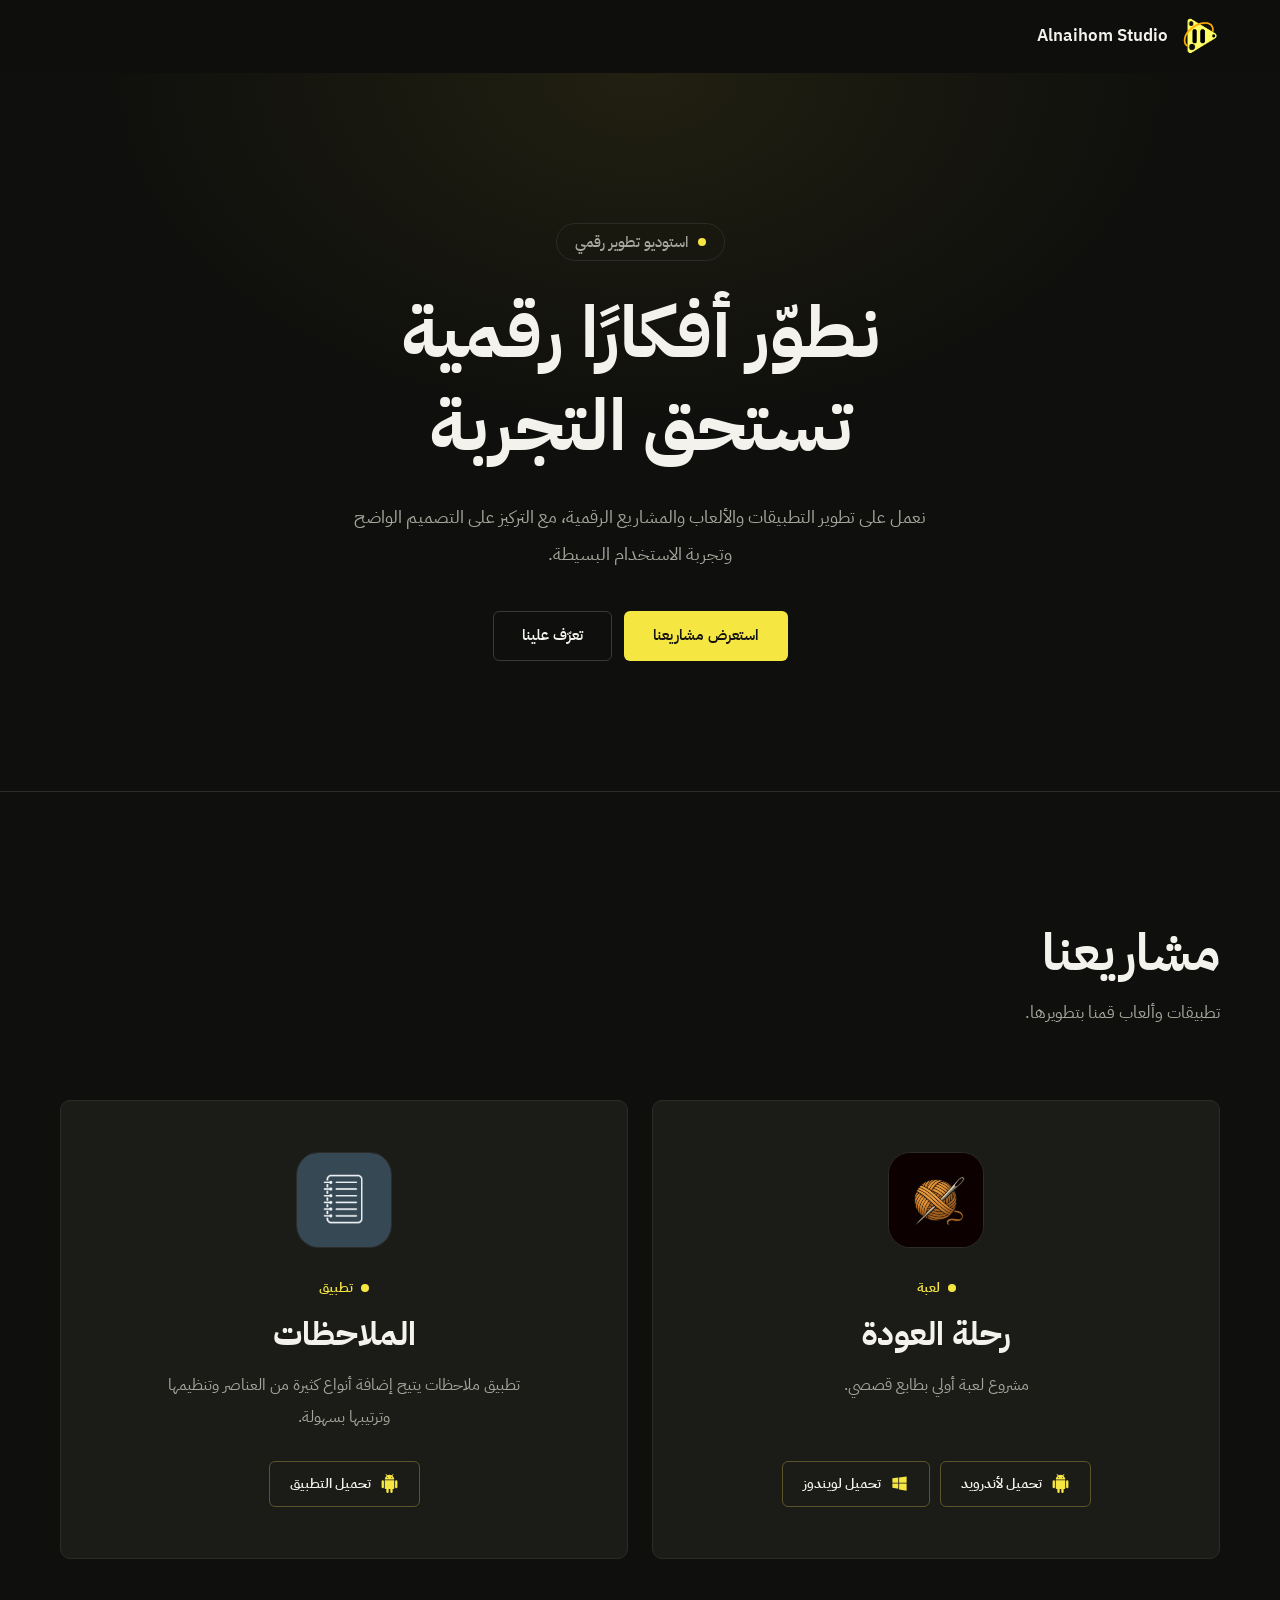
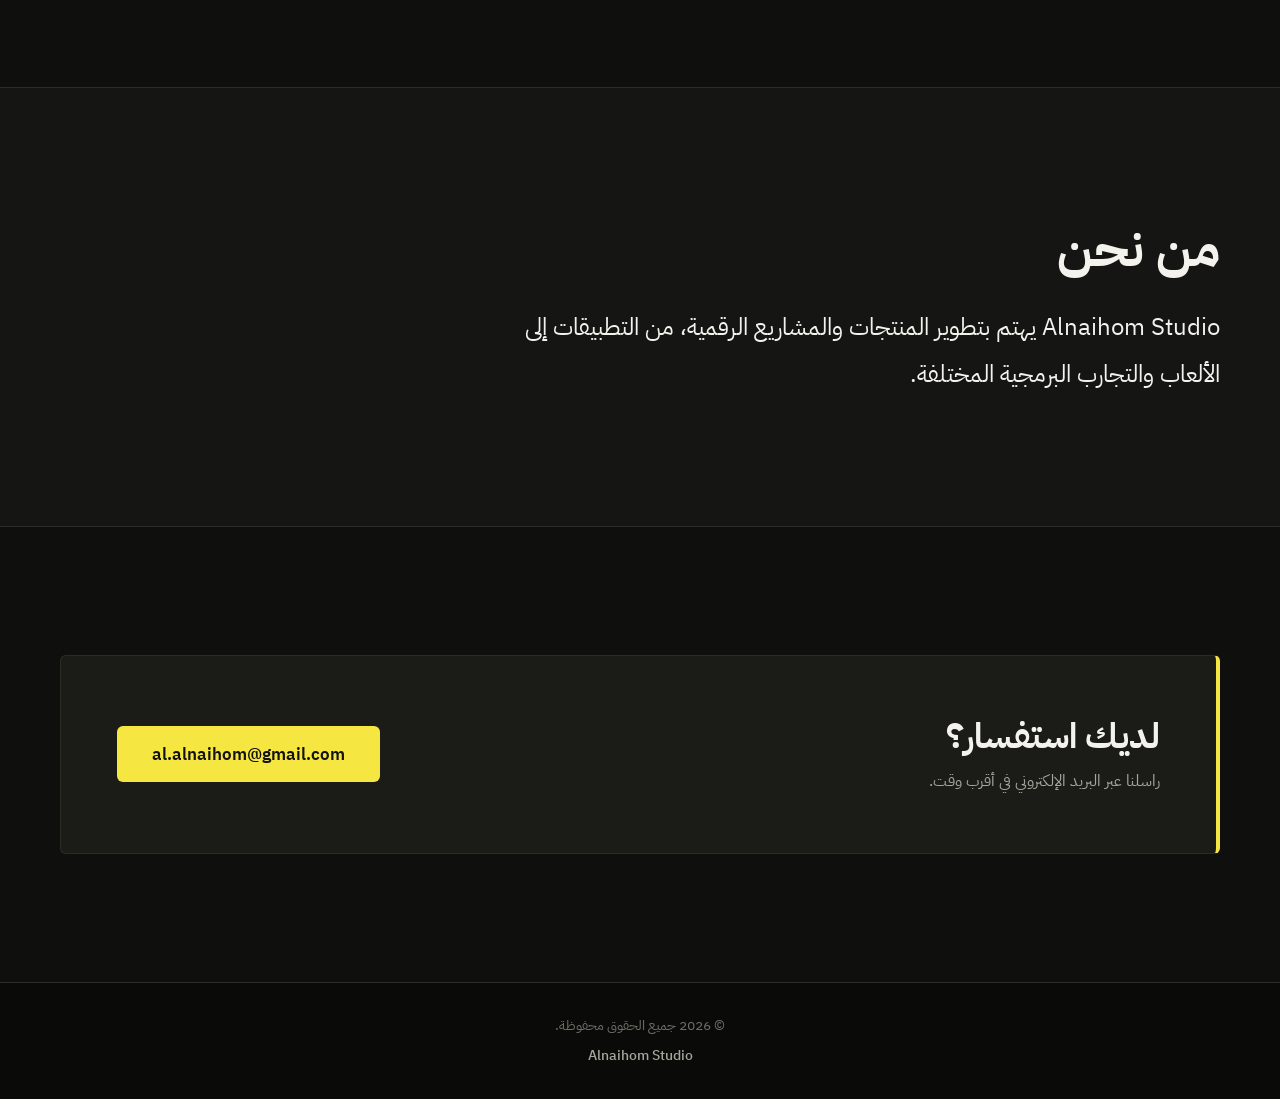
==== index.html @ c100478b "Update index.html" ====
<!DOCTYPE html>
<html lang="ar" dir="rtl">
<head>
    <meta charset="UTF-8">
    <meta name="viewport" content="width=device-width, initial-scale=1">
    <meta name="theme-color" content="#0f0f0d">

    <title>Alnaihom Studio | تطبيقات وألعاب ومشاريع رقمية</title>
    <meta name="description" content="Alnaihom Studio - استوديو لتطوير التطبيقات والألعاب والمشاريع الرقمية بتصميم واضح وتجربة استخدام بسيطة.">

    <meta property="og:type" content="website">
    <meta property="og:title" content="Alnaihom Studio">
    <meta property="og:description" content="تطبيقات وألعاب ومشاريع رقمية.">
    <meta property="og:locale" content="ar_AR">

    <link rel="icon" type="image/png" href="assets/logo.png">
    <link rel="apple-touch-icon" href="assets/logo.png">

    <link rel="preconnect" href="https://fonts.googleapis.com">
    <link rel="preconnect" href="https://fonts.gstatic.com" crossorigin>
    <link href="https://fonts.googleapis.com/css2?family=IBM+Plex+Sans+Arabic:wght@300;400;500;600;700&display=swap" rel="stylesheet">

    <link rel="stylesheet" href="css/style.css">
</head>

<body>

    <a class="skip-link" href="#main">تخطَّ إلى المحتوى</a>

    <!-- ===== الرأس ===== -->
    <header class="site-header" id="top">
        <div class="container header-inner">

            <a href="#home" class="brand" aria-label="Alnaihom Studio - الرئيسية">
                <span class="brand-mark" aria-hidden="true">
                    <img src="assets/logo.png" alt="" width="40" height="40">
                </span>
                <span class="brand-name">Alnaihom Studio</span>
            </a>

        </div>
    </header>


    <main id="main">

        <!-- ===== الرئيسية ===== -->
        <section class="hero" id="home">
            <div class="container hero-inner">

                <div class="hero-text">
                    <p class="hero-kicker">استوديو تطوير رقمي</p>

                    <h1>نطوّر أفكارًا رقمية تستحق التجربة</h1>

                    <p class="hero-lead">
                        نعمل على تطوير التطبيقات والألعاب والمشاريع الرقمية،
                        مع التركيز على التصميم الواضح وتجربة الاستخدام البسيطة.
                    </p>

                    <div class="hero-actions">
                        <a href="#projects" class="btn btn-primary">استعرض مشاريعنا</a>
                        <a href="#about" class="btn btn-ghost">تعرّف علينا</a>
                    </div>
                </div>

            </div>
        </section>


        <!-- ===== المشاريع ===== -->
        <section class="section" id="projects">
            <div class="container">

                <header class="section-head">
                    <h2>مشاريعنا</h2>
                    <p>تطبيقات وألعاب قمنا بتطويرها.</p>
                </header>

                <div class="projects">

                    <article class="project" id="return">
                        <div class="project-icon">
                            <img src="assets/return.png" alt="شعار رحلة العودة" width="96" height="96">
                        </div>

                        <div class="project-body">
                            <span class="tag">لعبة</span>
                            <h3>رحلة العودة</h3>
                            <p>
                                مشروع لعبة أولي بطابع قصصي.
                            </p>

                            <div class="downloads">
                                <!-- روابط التحميل المباشرة من GitHub Release: Return-v1.0 -->
                                <a class="btn-dl" href="https://github.com/Alnaihom/alnaihom-studio/releases/download/Return-v1.0/Return.apk" target="_blank" rel="noopener">
                                    <svg viewBox="0 0 24 24" width="19" height="19" aria-hidden="true"><path d="M6 18c0 .55.45 1 1 1h1v3.5a1.5 1.5 0 0 0 3 0V19h2v3.5a1.5 1.5 0 0 0 3 0V19h1c.55 0 1-.45 1-1V8H6v10zM3.5 8A1.5 1.5 0 0 0 2 9.5v7a1.5 1.5 0 0 0 3 0v-7A1.5 1.5 0 0 0 3.5 8zm17 0A1.5 1.5 0 0 0 19 9.5v7a1.5 1.5 0 0 0 3 0v-7A1.5 1.5 0 0 0 20.5 8zm-4.97-5.84 1.3-1.3a.5.5 0 0 0-.7-.7l-1.48 1.48A5.97 5.97 0 0 0 12 1c-.96 0-1.86.23-2.66.63L7.85.15a.5.5 0 0 0-.7.7l1.31 1.31A5.97 5.97 0 0 0 6 7h12c0-1.99-.97-3.75-2.47-4.84zM10 5H9V4h1v1zm5 0h-1V4h1v1z"/></svg>
                                    <span>تحميل لأندرويد</span>
                                </a>
                                <a class="btn-dl" href="https://github.com/Alnaihom/alnaihom-studio/releases/download/Return-v1.0/Return.exe" target="_blank" rel="noopener">
                                    <svg viewBox="0 0 24 24" width="19" height="19" aria-hidden="true"><path d="M3 5.5 10.5 4.4v6.6H3V5.5zM11.5 4.3 21 3v8h-9.5V4.3zM3 12h7.5v6.6L3 17.5V12zM11.5 12H21v9l-9.5-1.3V12z"/></svg>
                                    <span>تحميل لويندوز</span>
                                </a>
                            </div>
                        </div>
                    </article>


                    <article class="project" id="notes">
                        <div class="project-icon">
                            <img src="assets/note.png" alt="شعار الملاحظات" width="96" height="96">
                        </div>

                        <div class="project-body">
                            <span class="tag">تطبيق</span>
                            <h3>الملاحظات</h3>
                            <p>
                                تطبيق ملاحظات يتيح إضافة أنواع كثيرة من العناصر
                                وتنظيمها وترتيبها بسهولة.
                            </p>

                            <div class="downloads">
                                <!-- يفتح صفحة Release: Note-v1.0 ويظهر فيها ملف التطبيق. لجعله تحميلًا مباشرًا ضع رابط الملف الفعلي بدل الرابط -->
                                <a class="btn-dl" href="https://github.com/Alnaihom/alnaihom-studio/releases/tag/Note-v1.0" target="_blank" rel="noopener">
                                    <svg viewBox="0 0 24 24" width="19" height="19" aria-hidden="true"><path d="M6 18c0 .55.45 1 1 1h1v3.5a1.5 1.5 0 0 0 3 0V19h2v3.5a1.5 1.5 0 0 0 3 0V19h1c.55 0 1-.45 1-1V8H6v10zM3.5 8A1.5 1.5 0 0 0 2 9.5v7a1.5 1.5 0 0 0 3 0v-7A1.5 1.5 0 0 0 3.5 8zm17 0A1.5 1.5 0 0 0 19 9.5v7a1.5 1.5 0 0 0 3 0v-7A1.5 1.5 0 0 0 20.5 8zm-4.97-5.84 1.3-1.3a.5.5 0 0 0-.7-.7l-1.48 1.48A5.97 5.97 0 0 0 12 1c-.96 0-1.86.23-2.66.63L7.85.15a.5.5 0 0 0-.7.7l1.31 1.31A5.97 5.97 0 0 0 6 7h12c0-1.99-.97-3.75-2.47-4.84zM10 5H9V4h1v1zm5 0h-1V4h1v1z"/></svg>
                                    <span>تحميل التطبيق</span>
                                </a>
                            </div>
                        </div>
                    </article>

                    <!--
                        لإضافة مشروع جديد: انسخ أحد الـ article أعلاه والصقه هنا،
                        ثم غيّر: id، مسار الشعار، النوع، العنوان، الوصف.
                        (اختياري) أضف زر تنزيل داخل <div class="downloads"> في project-body
                        بنسخ أحد أزرار btn-dl أعلاه.
                    -->

                </div>

            </div>
        </section>


        <!-- ===== من نحن ===== -->
        <section class="section section-alt" id="about">
            <div class="container about-grid">

                <header class="section-head">
                    <h2>من نحن</h2>
                    <p class="about-lead">
                        Alnaihom Studio يهتم بتطوير المنتجات والمشاريع الرقمية،
                        من التطبيقات إلى الألعاب والتجارب البرمجية المختلفة.
                    </p>
                </header>

            </div>
        </section>


        <!-- ===== التواصل ===== -->
        <section class="section contact-section" id="contact">
            <div class="container">
                <div class="contact-box">
                    <div>
                        <h2>لديك استفسار؟</h2>
                        <p>راسلنا عبر البريد الإلكتروني في أقرب وقت.</p>
                    </div>

                    <a class="btn btn-primary btn-lg" href="mailto:al.alnaihom@gmail.com">
                        <span dir="ltr">al.alnaihom@gmail.com</span>
                    </a>
                </div>
            </div>
        </section>

    </main>


    <!-- ===== التذييل ===== -->
    <footer class="site-footer">
        <div class="container footer-inner">
            <p>
                © <span id="year">2026</span> جميع الحقوق محفوظة.
                <br>
                <span class="footer-brand">Alnaihom Studio</span>
            </p>
        </div>
    </footer>

    <script>
document.addEventListener("DOMContentLoaded", () => {

    /* السنة في التذييل */
    const year = document.getElementById("year");
    if (year) year.textContent = new Date().getFullYear();


    /* خط فاصل للرأس عند التمرير */
    const header = document.querySelector(".site-header");
    const onScroll = () => header.classList.toggle("is-scrolled", window.scrollY > 8);
    onScroll();
    window.addEventListener("scroll", onScroll, { passive: true });


    /* بدائل أنيقة إذا لم تُرفع الصور بعد */
    const markMissing = (img) => {
        const holder = img.closest(".project-icon, .brand-mark");
        if (holder) holder.classList.add("is-empty");
        img.remove();
    };

    document.querySelectorAll(".project-icon img, .brand-mark img").forEach((img) => {
        if (img.complete && img.naturalWidth === 0) markMissing(img);
        else img.addEventListener("error", () => markMissing(img), { once: true });
    });
});

</script>
</body>
</html>
---- css/style.css ----
/* =========================================================
   Alnaihom Studio
   ========================================================= */

:root {
    --ink: #0f0f0d;
    --ink-2: #151513;
    --surface: #1b1b18;
    --line: #2c2c27;
    --text: #f3f2ec;
    --muted: #a7a69d;
    --faint: #6f6e66;
    --yellow: #f5e642;
    --yellow-press: #e6d62a;
    --on-yellow: #121210;

    --font: "IBM Plex Sans Arabic", "Segoe UI", Tahoma, Arial, sans-serif;
    --container: 1160px;
    --radius: 6px;
    --header-h: 72px;
}

*, *::before, *::after { box-sizing: border-box; margin: 0; padding: 0; }

html {
    scroll-behavior: smooth;
    scroll-padding-top: calc(var(--header-h) + 8px);
    -webkit-text-size-adjust: 100%;
}

body {
    background: var(--ink);
    color: var(--text);
    font-family: var(--font);
    font-size: 16px;
    line-height: 1.85;
    overflow-x: hidden;
    -webkit-font-smoothing: antialiased;
}

img { display: block; max-width: 100%; }
a { color: inherit; text-decoration: none; }
ul { list-style: none; }
button { font: inherit; color: inherit; background: none; border: 0; cursor: pointer; }

:focus-visible {
    outline: 2px solid var(--yellow);
    outline-offset: 3px;
    border-radius: 2px;
}

.container {
    width: min(var(--container), calc(100% - 48px));
    margin-inline: auto;
}

.skip-link {
    position: absolute;
    inset-block-start: -60px;
    inset-inline-start: 16px;
    z-index: 100;
    padding: 8px 16px;
    background: var(--yellow);
    color: var(--on-yellow);
    font-weight: 600;
}
.skip-link:focus { inset-block-start: 12px; }


/* ================= الرأس ================= */

.site-header {
    position: sticky;
    top: 0;
    z-index: 50;
    background: rgba(15, 15, 13, .86);
    -webkit-backdrop-filter: blur(14px);
    backdrop-filter: blur(14px);
    border-bottom: 1px solid transparent;
    transition: border-color .25s;
}
.site-header.is-scrolled { border-bottom-color: var(--line); }

.header-inner {
    min-height: var(--header-h);
    display: flex;
    align-items: center;
    justify-content: space-between;
    gap: 24px;
}

.brand {
    display: inline-flex;
    align-items: center;
    gap: 12px;
    flex-shrink: 0;
}

.brand-mark {
    width: 40px;
    height: 40px;
    display: grid;
    place-items: center;
    border-radius: var(--radius);
    overflow: hidden;
}
.brand-mark img { width: 100%; height: 100%; object-fit: contain; }

/* إذا لم يوجد logo.png يُخفى مكانه */
.brand-mark.is-empty { display: none; }

.brand-name {
    font-size: 17px;
    font-weight: 600;
    white-space: nowrap;
    direction: ltr;
}

/* ================= الأزرار ================= */

.btn {
    min-height: 50px;
    padding: 0 28px;
    display: inline-flex;
    align-items: center;
    justify-content: center;
    border-radius: var(--radius);
    border: 1px solid transparent;
    font-size: 15px;
    font-weight: 600;
    transition: background .2s, border-color .2s, color .2s;
}
.btn-primary { background: var(--yellow); color: var(--on-yellow); }
.btn-primary:hover { background: var(--yellow-press); }
.btn-ghost { border-color: #3b3b35; color: var(--text); }
.btn-ghost:hover { border-color: var(--yellow); color: var(--yellow); }
.btn-lg { min-height: 56px; padding: 0 34px; font-size: 17px; }


/* ================= الرئيسية ================= */

.hero {
    padding: clamp(72px, 12vw, 150px) 0 clamp(72px, 11vw, 130px);
    border-bottom: 1px solid var(--line);
    background:
        radial-gradient(ellipse 60% 70% at 50% 0%, rgba(245, 230, 66, .08), transparent 70%),
        var(--ink);
}

.hero-inner { display: flex; justify-content: center; }
.hero-text {
    max-width: 860px;
    text-align: center;
}

.hero-kicker {
    display: inline-flex;
    align-items: center;
    gap: 10px;
    margin-bottom: 26px;
    padding: 6px 18px;
    border: 1px solid var(--line);
    border-radius: 999px;
    color: var(--muted);
    font-size: 15px;
    font-weight: 500;
    line-height: 1.6;
}
.hero-kicker::before {
    content: "";
    width: 8px;
    height: 8px;
    background: var(--yellow);
    border-radius: 50%;
}

.hero h1 {
    margin-bottom: 26px;
    font-size: clamp(2.4rem, 5.6vw, 4.5rem);
    font-weight: 700;
    line-height: 1.3;
    text-wrap: balance;
}

.hero-lead {
    max-width: 620px;
    margin: 0 auto 38px;
    color: var(--muted);
    font-size: clamp(1rem, 1.5vw, 1.15rem);
    line-height: 2;
}

.hero-actions { display: flex; flex-wrap: wrap; justify-content: center; gap: 12px; }

/* ================= الأقسام ================= */

.section {
    padding: clamp(72px, 10vw, 128px) 0;
    border-bottom: 1px solid var(--line);
}
.section-alt { background: var(--ink-2); }

.section-head h2 {
    font-size: clamp(2rem, 4.4vw, 3.2rem);
    font-weight: 700;
    line-height: 1.3;
}
.section-head > p {
    margin-top: 10px;
    color: var(--muted);
    font-size: 17px;
}

#projects .section-head { margin-bottom: clamp(40px, 6vw, 72px); }


/* ================= المشاريع ================= */

.projects {
    display: grid;
    grid-template-columns: repeat(2, minmax(0, 1fr));
    gap: 24px;
}

.project {
    display: flex;
    flex-direction: column;
    align-items: center;
    text-align: center;
    padding: clamp(32px, 4vw, 52px) clamp(24px, 3.5vw, 44px);
    background: var(--surface);
    border: 1px solid var(--line);
    border-radius: 10px;
    transition: border-color .25s, transform .25s;
}
.project:hover { border-color: #55512a; }

/* شعار المشروع بحجم أيقونة تطبيق */
.project-icon {
    width: 96px;
    height: 96px;
    margin-bottom: 30px;
    flex-shrink: 0;
    border-radius: 22px;
    background: var(--ink);
    border: 1px solid var(--line);
    overflow: hidden;
}
.project-icon img {
    width: 100%;
    height: 100%;
    object-fit: contain;
}
/* بديل مؤقت إذا لم يُرفع الشعار بعد */
.project-icon.is-empty {
    background:
        repeating-linear-gradient(135deg, transparent 0 9px, rgba(255,255,255,.04) 9px 10px),
        var(--ink);
}

.tag {
    display: inline-flex;
    align-items: center;
    gap: 8px;
    margin-bottom: 14px;
    color: var(--yellow);
    font-size: 14px;
    font-weight: 600;
    line-height: 1.4;
}
.tag::before {
    content: "";
    width: 8px;
    height: 8px;
    background: var(--yellow);
    border-radius: 50%;
}

.project-body {
    width: 100%;
    flex: 1;
    display: flex;
    flex-direction: column;
    align-items: center;
    text-align: center;
}

.project-body h3 {
    margin-bottom: 12px;
    font-size: clamp(1.6rem, 2.6vw, 2.1rem);
    font-weight: 700;
    line-height: 1.35;
}
.project-body p {
    max-width: 380px;
    margin-inline: auto;
    color: var(--muted);
    font-size: 16px;
    line-height: 2;
}

/* أزرار التنزيل */
.downloads {
    width: 100%;
    margin-top: auto;
    padding-top: 28px;
    display: flex;
    flex-wrap: wrap;
    justify-content: center;
    gap: 10px;
}
.btn-dl {
    min-height: 46px;
    padding: 0 20px;
    display: inline-flex;
    align-items: center;
    justify-content: center;
    gap: 9px;
    border: 1px solid #5a5528;
    border-radius: var(--radius);
    font-size: 14px;
    font-weight: 600;
    transition: background .2s, border-color .2s, color .2s;
}
.btn-dl svg { width: 19px; height: 19px; fill: var(--yellow); transition: fill .2s; }
.btn-dl:hover { background: var(--yellow); border-color: var(--yellow); color: var(--on-yellow); }
.btn-dl:hover svg { fill: var(--on-yellow); }

.project-link {
    display: inline-block;
    margin-top: 22px;
    padding-bottom: 3px;
    border-bottom: 2px solid var(--yellow);
    font-weight: 600;
}
.project-link:hover { color: var(--yellow); }


/* ================= من نحن ================= */

.about-lead {
    max-width: 760px;
    margin-top: 22px !important;
    color: var(--text) !important;
    font-size: clamp(1.15rem, 2vw, 1.5rem) !important;
    line-height: 1.95;
}

/* ================= التواصل ================= */

.contact-section { border-bottom: 0; }

.contact-box {
    display: flex;
    align-items: center;
    justify-content: space-between;
    gap: 32px;
    padding: clamp(28px, 5vw, 56px);
    background: var(--surface);
    border: 1px solid var(--line);
    border-inline-start: 4px solid var(--yellow);
    border-radius: var(--radius);
}
.contact-box h2 {
    font-size: clamp(1.5rem, 3vw, 2.2rem);
    font-weight: 700;
    line-height: 1.4;
}
.contact-box p { margin-top: 6px; color: var(--muted); }


/* ================= التذييل ================= */

.site-footer { background: #0a0a09; border-top: 1px solid var(--line); }
.footer-inner {
    padding: 30px 0;
    display: flex;
    flex-direction: column;
    align-items: center;
    text-align: center;
    gap: 0;
    color: var(--faint);
    font-size: 14px;
}
.footer-brand { display: inline-block; margin-top: 4px; color: var(--muted); font-weight: 500; }


/* ================= حركة الدخول (مرة واحدة) ================= */

@media (prefers-reduced-motion: no-preference) {
    .hero-text > * {
        animation: rise .7s cubic-bezier(.2, .7, .2, 1) both;
    }
    .hero-kicker { animation-delay: .05s; }
    .hero h1 { animation-delay: .12s; }
    .hero-lead { animation-delay: .2s; }
    .hero-actions { animation-delay: .28s; }

    @keyframes rise {
        from { opacity: 0; transform: translateY(18px); }
        to { opacity: 1; transform: none; }
    }
}
@media (prefers-reduced-motion: reduce) {
    html { scroll-behavior: auto; }
    * { transition: none !important; }
}


/* ================= الأجهزة اللوحية ================= */

@media (max-width: 960px) {
    .projects { grid-template-columns: 1fr; }
}


/* ================= الجوال ================= */

@media (max-width: 720px) {
    :root { --header-h: 64px; }

    .container { width: calc(100% - 36px); }

    .hero-actions .btn { flex: 1 1 calc(50% - 6px); padding: 0 12px; }

    .project-icon { width: 80px; height: 80px; border-radius: 18px; margin-bottom: 24px; }

    .contact-box { flex-direction: column; align-items: stretch; text-align: start; gap: 24px; }
    .contact-box .btn { width: 100%; font-size: 15px; }

}

@media (max-width: 380px) {
    .hero-actions .btn { flex-basis: 100%; }
    .btn-dl { flex: 1 1 100%; }
    .brand-name { font-size: 15px; }
}
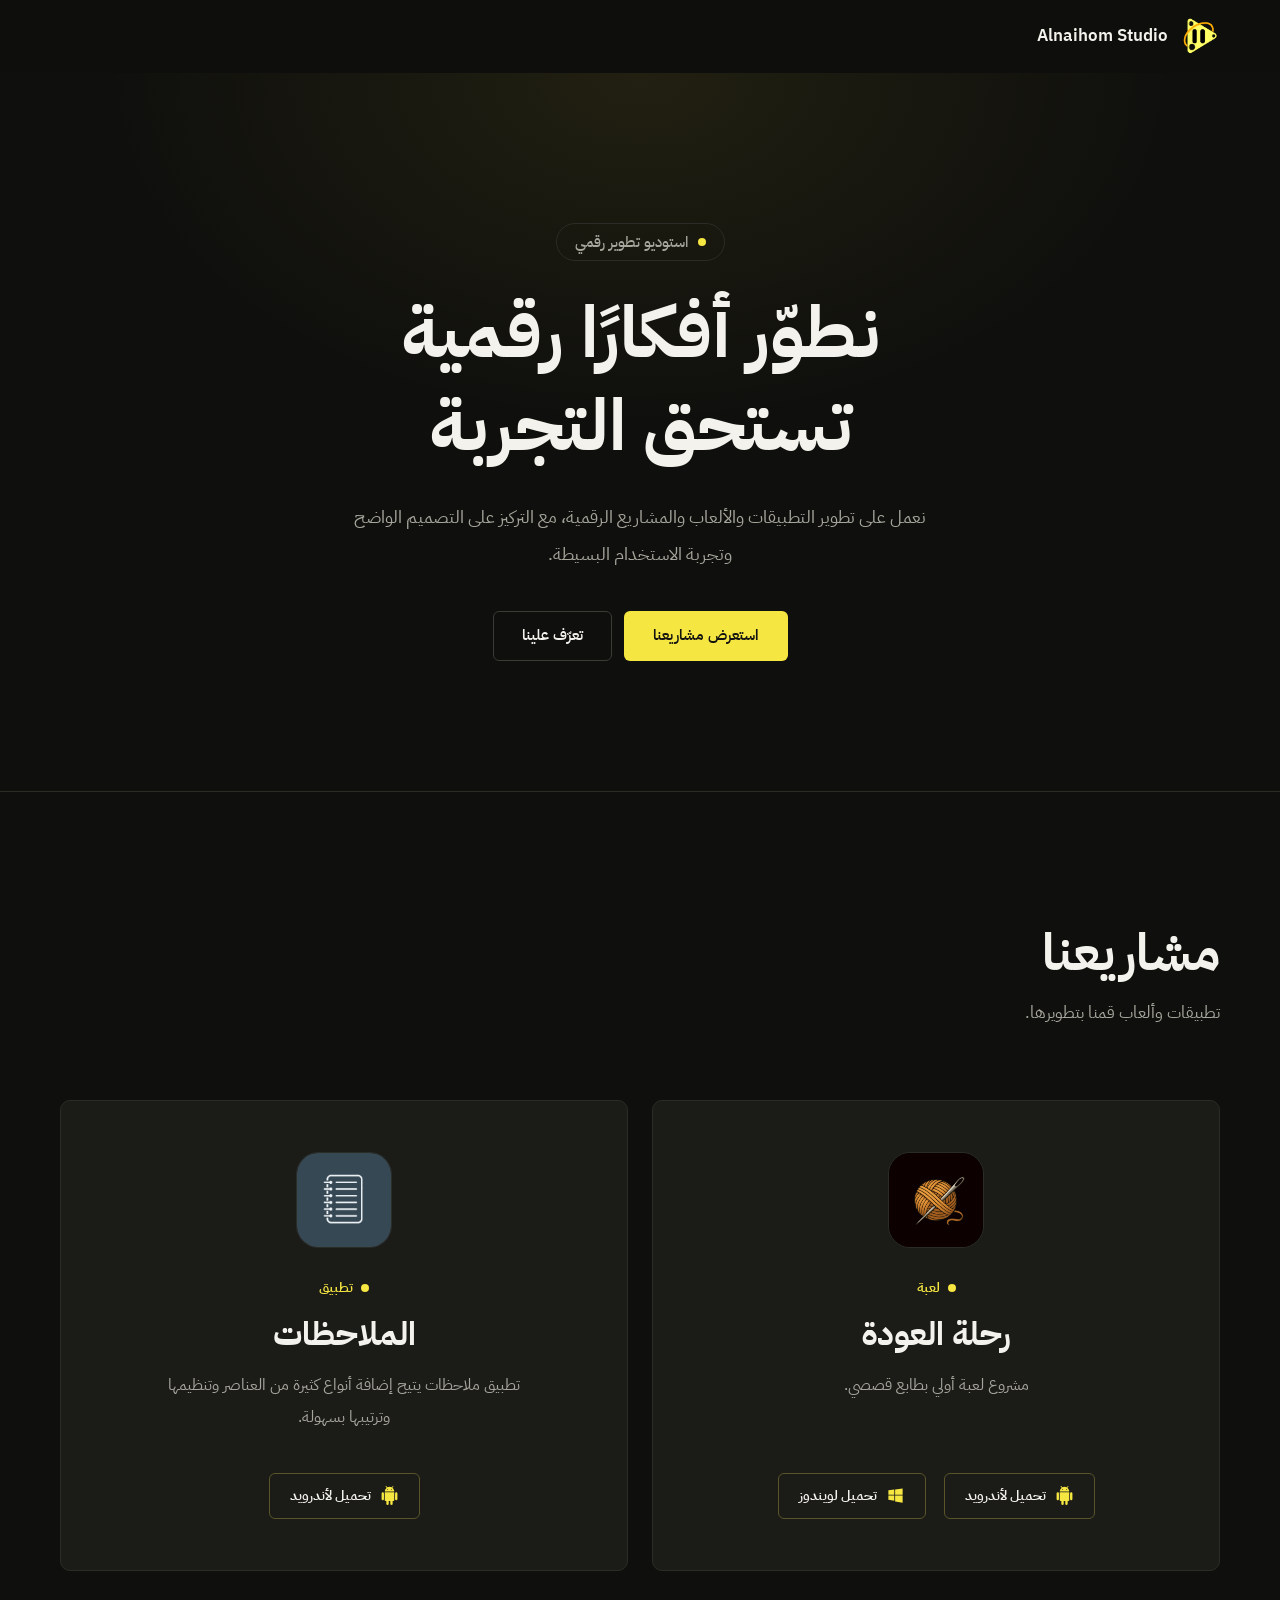
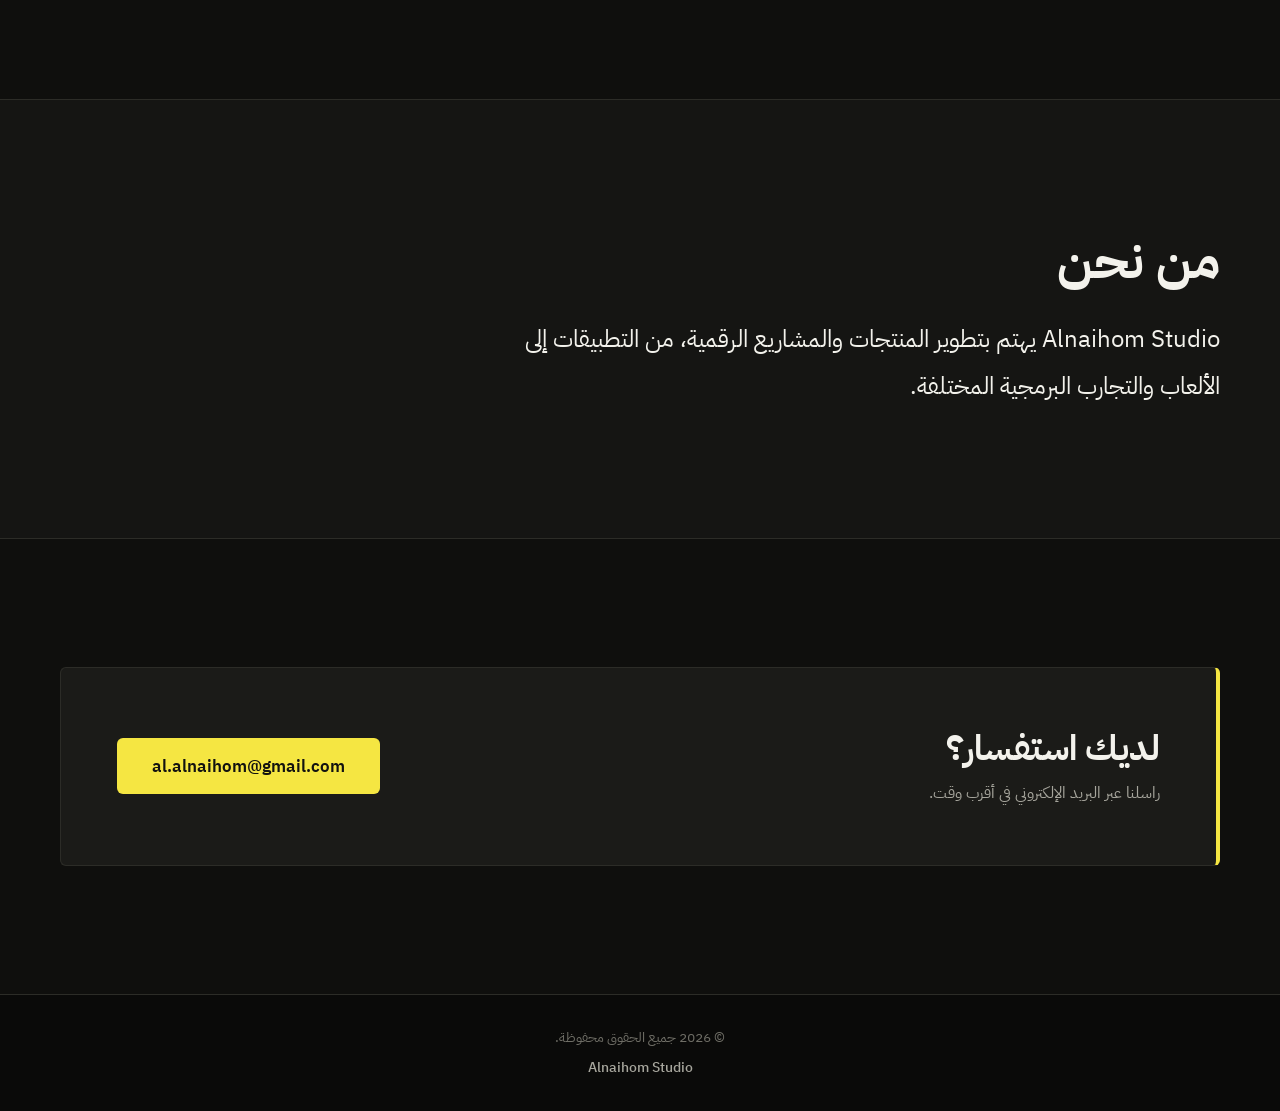
==== commit f4930d49: "Update index.html" ====
--- a/index.html
+++ b/index.html
@@ -121,9 +121,9 @@
 
                             <div class="downloads">
                                 <!-- يفتح صفحة Release: Note-v1.0 ويظهر فيها ملف التطبيق. لجعله تحميلًا مباشرًا ضع رابط الملف الفعلي بدل الرابط -->
-                                <a class="btn-dl" href="https://github.com/Alnaihom/alnaihom-studio/releases/tag/Note-v1.0" target="_blank" rel="noopener">
+                                <a class="btn-dl" href="https://github.com/Alnaihom/alnaihom-studio/releases/download/Note-v1.0/Notes.apk" rel="noopener">
                                     <svg viewBox="0 0 24 24" width="19" height="19" aria-hidden="true"><path d="M6 18c0 .55.45 1 1 1h1v3.5a1.5 1.5 0 0 0 3 0V19h2v3.5a1.5 1.5 0 0 0 3 0V19h1c.55 0 1-.45 1-1V8H6v10zM3.5 8A1.5 1.5 0 0 0 2 9.5v7a1.5 1.5 0 0 0 3 0v-7A1.5 1.5 0 0 0 3.5 8zm17 0A1.5 1.5 0 0 0 19 9.5v7a1.5 1.5 0 0 0 3 0v-7A1.5 1.5 0 0 0 20.5 8zm-4.97-5.84 1.3-1.3a.5.5 0 0 0-.7-.7l-1.48 1.48A5.97 5.97 0 0 0 12 1c-.96 0-1.86.23-2.66.63L7.85.15a.5.5 0 0 0-.7.7l1.31 1.31A5.97 5.97 0 0 0 6 7h12c0-1.99-.97-3.75-2.47-4.84zM10 5H9V4h1v1zm5 0h-1V4h1v1z"/></svg>
-                                    <span>تحميل التطبيق</span>
+                                    <span>تحميل لأندرويد</span>
                                 </a>
                             </div>
                         </div>
--- a/css/style.css
+++ b/css/style.css
@@ -303,11 +303,11 @@
 .downloads {
     width: 100%;
     margin-top: auto;
-    padding-top: 28px;
+    padding-top: 40px;
     display: flex;
     flex-wrap: wrap;
     justify-content: center;
-    gap: 10px;
+    gap: 14px 18px;
 }
 .btn-dl {
     min-height: 46px;
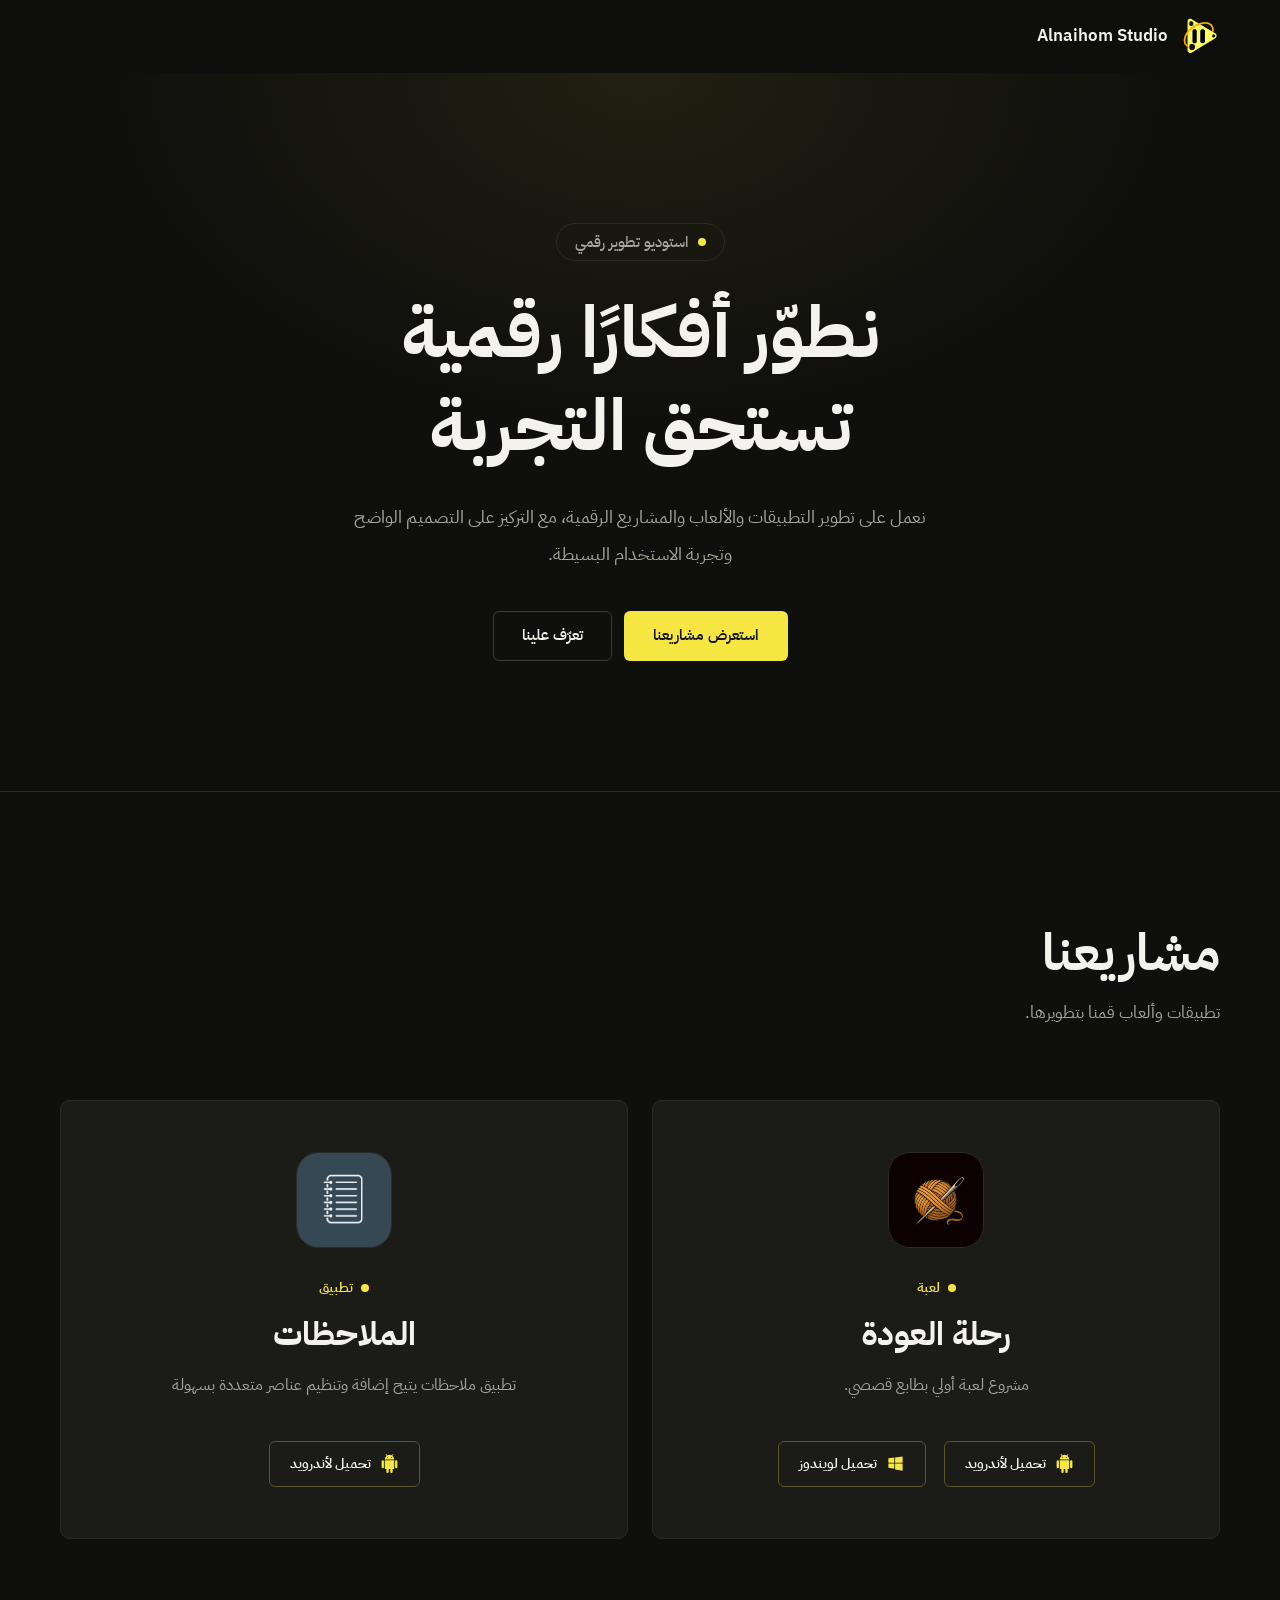
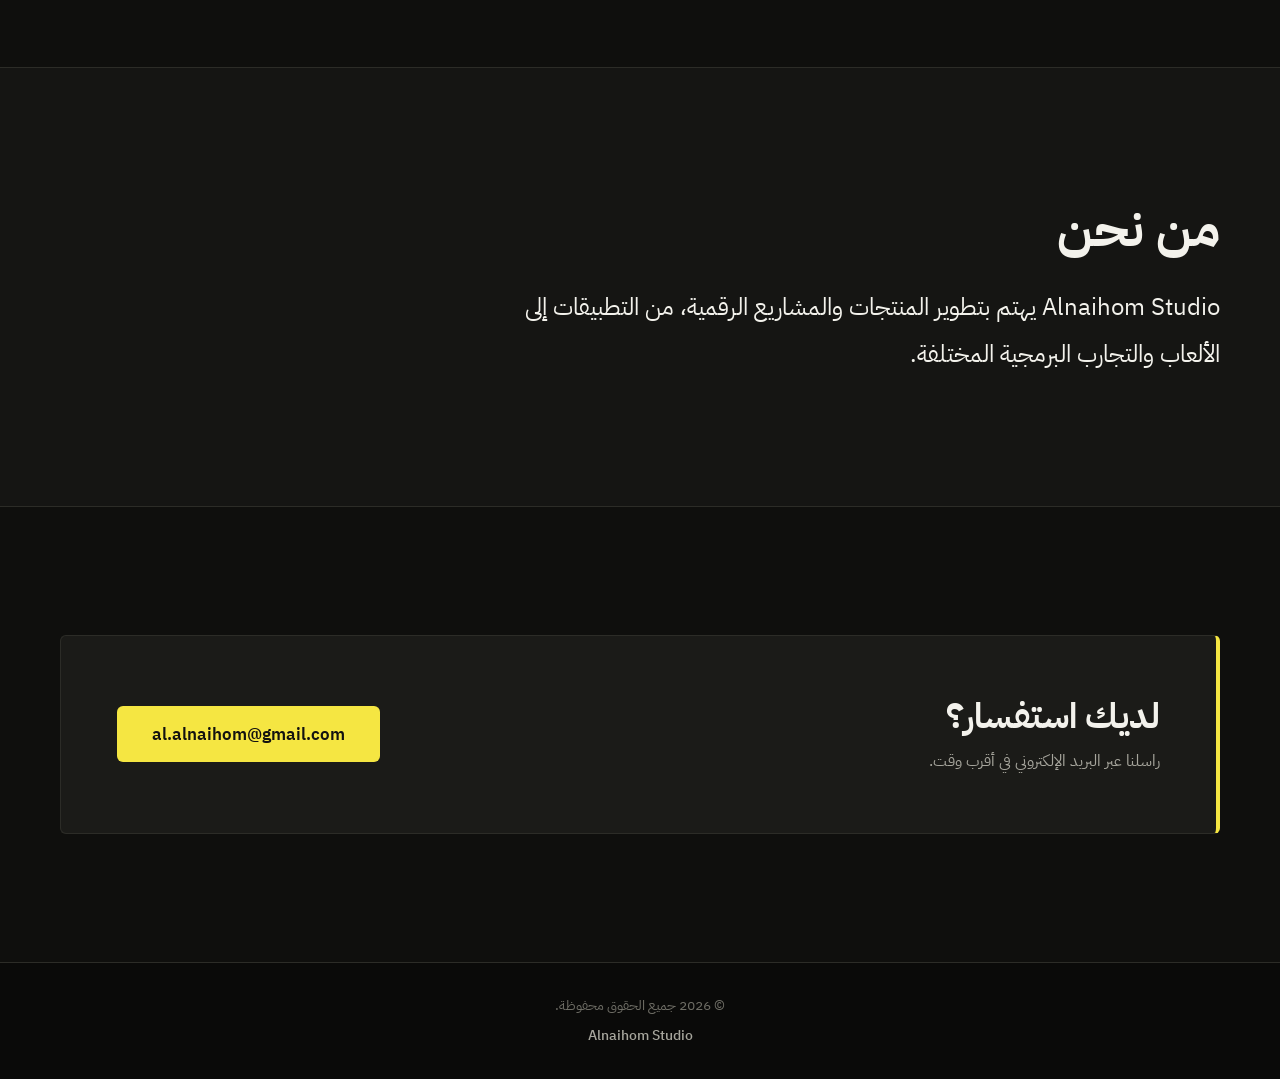
==== commit f0eed19b: "Update index.html" ====
--- a/index.html
+++ b/index.html
@@ -6,19 +6,33 @@
     <meta name="theme-color" content="#0f0f0d">
 
     <title>Alnaihom Studio | تطبيقات وألعاب ومشاريع رقمية</title>
-    <meta name="description" content="Alnaihom Studio - استوديو لتطوير التطبيقات والألعاب والمشاريع الرقمية بتصميم واضح وتجربة استخدام بسيطة.">
-
+
+    <meta
+        name="description"
+        content="Alnaihom Studio - استوديو لتطوير التطبيقات والألعاب والمشاريع الرقمية بتصميم واضح وتجربة استخدام بسيطة."
+    >
+    <!-- المشاركة (واتساب / تلغرام / فيسبوك / تويتر) -->
     <meta property="og:type" content="website">
+    <meta property="og:site_name" content="Alnaihom Studio">
     <meta property="og:title" content="Alnaihom Studio">
     <meta property="og:description" content="تطبيقات وألعاب ومشاريع رقمية.">
     <meta property="og:locale" content="ar_AR">
+    <meta property="og:url" content="https://alnaihom.github.io/alnaihom-studio/">
+    <meta property="og:image" content="https://alnaihom.github.io/alnaihom-studio/assets/shareinglogo.png">
+    <meta property="og:image:alt" content="شعار Alnaihom Studio">
+    <meta name="twitter:card" content="summary_large_image">
+    <meta name="twitter:image" content="https://alnaihom.github.io/alnaihom-studio/assets/shareinglogo.png">
 
     <link rel="icon" type="image/png" href="assets/logo.png">
     <link rel="apple-touch-icon" href="assets/logo.png">
 
     <link rel="preconnect" href="https://fonts.googleapis.com">
     <link rel="preconnect" href="https://fonts.gstatic.com" crossorigin>
-    <link href="https://fonts.googleapis.com/css2?family=IBM+Plex+Sans+Arabic:wght@300;400;500;600;700&display=swap" rel="stylesheet">
+
+    <link
+        href="https://fonts.googleapis.com/css2?family=IBM+Plex+Sans+Arabic:wght@300;400;500;600;700&display=swap"
+        rel="stylesheet"
+    >
 
     <link rel="stylesheet" href="css/style.css">
 </head>
@@ -31,11 +45,23 @@
     <header class="site-header" id="top">
         <div class="container header-inner">
 
-            <a href="#home" class="brand" aria-label="Alnaihom Studio - الرئيسية">
+            <a
+                href="#home"
+                class="brand"
+                aria-label="Alnaihom Studio - الرئيسية"
+            >
                 <span class="brand-mark" aria-hidden="true">
-                    <img src="assets/logo.png" alt="" width="40" height="40">
+                    <img
+                        src="assets/logo.png"
+                        alt=""
+                        width="40"
+                        height="40"
+                    >
                 </span>
-                <span class="brand-name">Alnaihom Studio</span>
+
+                <span class="brand-name">
+                    Alnaihom Studio
+                </span>
             </a>
 
         </div>
@@ -49,9 +75,14 @@
             <div class="container hero-inner">
 
                 <div class="hero-text">
-                    <p class="hero-kicker">استوديو تطوير رقمي</p>
-
-                    <h1>نطوّر أفكارًا رقمية تستحق التجربة</h1>
+
+                    <p class="hero-kicker">
+                        استوديو تطوير رقمي
+                    </p>
+
+                    <h1>
+                        نطوّر أفكارًا رقمية تستحق التجربة
+                    </h1>
 
                     <p class="hero-lead">
                         نعمل على تطوير التطبيقات والألعاب والمشاريع الرقمية،
@@ -59,9 +90,23 @@
                     </p>
 
                     <div class="hero-actions">
-                        <a href="#projects" class="btn btn-primary">استعرض مشاريعنا</a>
-                        <a href="#about" class="btn btn-ghost">تعرّف علينا</a>
+
+                        <a
+                            href="#projects"
+                            class="btn btn-primary"
+                        >
+                            استعرض مشاريعنا
+                        </a>
+
+                        <a
+                            href="#about"
+                            class="btn btn-ghost"
+                        >
+                            تعرّف علينا
+                        </a>
+
                     </div>
+
                 </div>
 
             </div>
@@ -73,68 +118,166 @@
             <div class="container">
 
                 <header class="section-head">
-                    <h2>مشاريعنا</h2>
-                    <p>تطبيقات وألعاب قمنا بتطويرها.</p>
+
+                    <h2>
+                        مشاريعنا
+                    </h2>
+
+                    <p>
+                        تطبيقات وألعاب قمنا بتطويرها.
+                    </p>
+
                 </header>
 
+
                 <div class="projects">
 
-                    <article class="project" id="return">
+                    <!-- ===== رحلة العودة ===== -->
+                    <article
+                        class="project"
+                        id="return"
+                    >
+
                         <div class="project-icon">
-                            <img src="assets/return.png" alt="شعار رحلة العودة" width="96" height="96">
+
+                            <img
+                                src="assets/return.png"
+                                alt="شعار رحلة العودة"
+                                width="96"
+                                height="96"
+                            >
+
                         </div>
 
+
                         <div class="project-body">
-                            <span class="tag">لعبة</span>
-                            <h3>رحلة العودة</h3>
+
+                            <span class="tag">
+                                لعبة
+                            </span>
+
+                            <h3>
+                                رحلة العودة
+                            </h3>
+
                             <p>
                                 مشروع لعبة أولي بطابع قصصي.
                             </p>
 
+
                             <div class="downloads">
-                                <!-- روابط التحميل المباشرة من GitHub Release: Return-v1.0 -->
-                                <a class="btn-dl" href="https://github.com/Alnaihom/alnaihom-studio/releases/download/Return-v1.0/Return.apk" target="_blank" rel="noopener">
-                                    <svg viewBox="0 0 24 24" width="19" height="19" aria-hidden="true"><path d="M6 18c0 .55.45 1 1 1h1v3.5a1.5 1.5 0 0 0 3 0V19h2v3.5a1.5 1.5 0 0 0 3 0V19h1c.55 0 1-.45 1-1V8H6v10zM3.5 8A1.5 1.5 0 0 0 2 9.5v7a1.5 1.5 0 0 0 3 0v-7A1.5 1.5 0 0 0 3.5 8zm17 0A1.5 1.5 0 0 0 19 9.5v7a1.5 1.5 0 0 0 3 0v-7A1.5 1.5 0 0 0 20.5 8zm-4.97-5.84 1.3-1.3a.5.5 0 0 0-.7-.7l-1.48 1.48A5.97 5.97 0 0 0 12 1c-.96 0-1.86.23-2.66.63L7.85.15a.5.5 0 0 0-.7.7l1.31 1.31A5.97 5.97 0 0 0 6 7h12c0-1.99-.97-3.75-2.47-4.84zM10 5H9V4h1v1zm5 0h-1V4h1v1z"/></svg>
-                                    <span>تحميل لأندرويد</span>
+
+                                <!-- Android -->
+                                <a
+                                    class="btn-dl"
+                                    href="https://github.com/Alnaihom/alnaihom-studio/releases/download/Return-v1.0/Return.apk"
+                                >
+
+                                    <svg
+                                        viewBox="0 0 24 24"
+                                        width="19"
+                                        height="19"
+                                        aria-hidden="true"
+                                    >
+                                        <path d="M6 18c0 .55.45 1 1 1h1v3.5a1.5 1.5 0 0 0 3 0V19h2v3.5a1.5 1.5 0 0 0 3 0V19h1c.55 0 1-.45 1-1V8H6v10zM3.5 8A1.5 1.5 0 0 0 2 9.5v7a1.5 1.5 0 0 0 3 0v-7A1.5 1.5 0 0 0 3.5 8zm17 0A1.5 1.5 0 0 0 19 9.5v7a1.5 1.5 0 0 0 3 0v-7A1.5 1.5 0 0 0 20.5 8zm-4.97-5.84 1.3-1.3a.5.5 0 0 0-.7-.7l-1.48 1.48A5.97 5.97 0 0 0 12 1c-.96 0-1.86.23-2.66.63L7.85.15a.5.5 0 0 0-.7.7l1.31 1.31A5.97 5.97 0 0 0 6 7h12c0-1.99-.97-3.75-2.47-4.84zM10 5H9V4h1v1zm5 0h-1V4h1v1z"/>
+                                    </svg>
+
+                                    <span>
+                                        تحميل لأندرويد
+                                    </span>
+
                                 </a>
-                                <a class="btn-dl" href="https://github.com/Alnaihom/alnaihom-studio/releases/download/Return-v1.0/Return.exe" target="_blank" rel="noopener">
-                                    <svg viewBox="0 0 24 24" width="19" height="19" aria-hidden="true"><path d="M3 5.5 10.5 4.4v6.6H3V5.5zM11.5 4.3 21 3v8h-9.5V4.3zM3 12h7.5v6.6L3 17.5V12zM11.5 12H21v9l-9.5-1.3V12z"/></svg>
-                                    <span>تحميل لويندوز</span>
+
+
+                                <!-- Windows -->
+                                <a
+                                    class="btn-dl"
+                                    href="https://github.com/Alnaihom/alnaihom-studio/releases/download/Return-v1.0/Return.exe"
+                                >
+
+                                    <svg
+                                        viewBox="0 0 24 24"
+                                        width="19"
+                                        height="19"
+                                        aria-hidden="true"
+                                    >
+                                        <path d="M3 5.5 10.5 4.4v6.6H3V5.5zM11.5 4.3 21 3v8h-9.5V4.3zM3 12h7.5v6.6L3 17.5V12zM11.5 12H21v9l-9.5-1.3V12z"/>
+                                    </svg>
+
+                                    <span>
+                                        تحميل لويندوز
+                                    </span>
+
                                 </a>
+
                             </div>
+
                         </div>
+
                     </article>
 
 
-                    <article class="project" id="notes">
+                    <!-- ===== الملاحظات ===== -->
+                    <article
+                        class="project"
+                        id="notes"
+                    >
+
                         <div class="project-icon">
-                            <img src="assets/note.png" alt="شعار الملاحظات" width="96" height="96">
+
+                            <img
+                                src="assets/note.png"
+                                alt="شعار الملاحظات"
+                                width="96"
+                                height="96"
+                            >
+
                         </div>
 
+
                         <div class="project-body">
-                            <span class="tag">تطبيق</span>
-                            <h3>الملاحظات</h3>
+
+                            <span class="tag">
+                                تطبيق
+                            </span>
+
+                            <h3>
+                                الملاحظات
+                            </h3>
+
                             <p>
-                                تطبيق ملاحظات يتيح إضافة أنواع كثيرة من العناصر
-                                وتنظيمها وترتيبها بسهولة.
+                               تطبيق ملاحظات يتيح إضافة وتنظيم عناصر متعددة بسهولة
                             </p>
 
+
                             <div class="downloads">
-                                <!-- يفتح صفحة Release: Note-v1.0 ويظهر فيها ملف التطبيق. لجعله تحميلًا مباشرًا ضع رابط الملف الفعلي بدل الرابط -->
-                                <a class="btn-dl" href="https://github.com/Alnaihom/alnaihom-studio/releases/download/Note-v1.0/Notes.apk" rel="noopener">
-                                    <svg viewBox="0 0 24 24" width="19" height="19" aria-hidden="true"><path d="M6 18c0 .55.45 1 1 1h1v3.5a1.5 1.5 0 0 0 3 0V19h2v3.5a1.5 1.5 0 0 0 3 0V19h1c.55 0 1-.45 1-1V8H6v10zM3.5 8A1.5 1.5 0 0 0 2 9.5v7a1.5 1.5 0 0 0 3 0v-7A1.5 1.5 0 0 0 3.5 8zm17 0A1.5 1.5 0 0 0 19 9.5v7a1.5 1.5 0 0 0 3 0v-7A1.5 1.5 0 0 0 20.5 8zm-4.97-5.84 1.3-1.3a.5.5 0 0 0-.7-.7l-1.48 1.48A5.97 5.97 0 0 0 12 1c-.96 0-1.86.23-2.66.63L7.85.15a.5.5 0 0 0-.7.7l1.31 1.31A5.97 5.97 0 0 0 6 7h12c0-1.99-.97-3.75-2.47-4.84zM10 5H9V4h1v1zm5 0h-1V4h1v1z"/></svg>
-                                    <span>تحميل لأندرويد</span>
+
+                                <!-- Android -->
+                                <a
+                                    class="btn-dl"
+                                    href="https://github.com/Alnaihom/alnaihom-studio/releases/download/Note-v1.0/Notes.apk"
+                                >
+
+                                    <svg
+                                        viewBox="0 0 24 24"
+                                        width="19"
+                                        height="19"
+                                        aria-hidden="true"
+                                    >
+                                        <path d="M6 18c0 .55.45 1 1 1h1v3.5a1.5 1.5 0 0 0 3 0V19h2v3.5a1.5 1.5 0 0 0 3 0V19h1c.55 0 1-.45 1-1V8H6v10zM3.5 8A1.5 1.5 0 0 0 2 9.5v7a1.5 1.5 0 0 0 3 0v-7A1.5 1.5 0 0 0 3.5 8zm17 0A1.5 1.5 0 0 0 19 9.5v7a1.5 1.5 0 0 0 3 0v-7A1.5 1.5 0 0 0 20.5 8zm-4.97-5.84 1.3-1.3a.5.5 0 0 0-.7-.7l-1.48 1.48A5.97 5.97 0 0 0 12 1c-.96 0-1.86.23-2.66.63L7.85.15a.5.5 0 0 0-.7.7l1.31 1.31A5.97 5.97 0 0 0 6 7h12c0-1.99-.97-3.75-2.47-4.84zM10 5H9V4h1v1zm5 0h-1V4h1v1z"/>
+                                    </svg>
+
+                                    <span>
+                                        تحميل لأندرويد
+                                    </span>
+
                                 </a>
+
                             </div>
+
                         </div>
+
                     </article>
-
-                    <!--
-                        لإضافة مشروع جديد: انسخ أحد الـ article أعلاه والصقه هنا،
-                        ثم غيّر: id، مسار الشعار، النوع، العنوان، الوصف.
-                        (اختياري) أضف زر تنزيل داخل <div class="downloads"> في project-body
-                        بنسخ أحد أزرار btn-dl أعلاه.
-                    -->
 
                 </div>
 
@@ -143,35 +286,69 @@
 
 
         <!-- ===== من نحن ===== -->
-        <section class="section section-alt" id="about">
+        <section
+            class="section section-alt"
+            id="about"
+        >
+
             <div class="container about-grid">
 
                 <header class="section-head">
-                    <h2>من نحن</h2>
+
+                    <h2>
+                        من نحن
+                    </h2>
+
                     <p class="about-lead">
                         Alnaihom Studio يهتم بتطوير المنتجات والمشاريع الرقمية،
                         من التطبيقات إلى الألعاب والتجارب البرمجية المختلفة.
                     </p>
+
                 </header>
 
             </div>
+
         </section>
 
 
         <!-- ===== التواصل ===== -->
-        <section class="section contact-section" id="contact">
+        <section
+            class="section contact-section"
+            id="contact"
+        >
+
             <div class="container">
+
                 <div class="contact-box">
+
                     <div>
-                        <h2>لديك استفسار؟</h2>
-                        <p>راسلنا عبر البريد الإلكتروني في أقرب وقت.</p>
+
+                        <h2>
+                            لديك استفسار؟
+                        </h2>
+
+                        <p>
+                            راسلنا عبر البريد الإلكتروني في أقرب وقت.
+                        </p>
+
                     </div>
 
-                    <a class="btn btn-primary btn-lg" href="mailto:al.alnaihom@gmail.com">
-                        <span dir="ltr">al.alnaihom@gmail.com</span>
+
+                    <a
+                        class="btn btn-primary btn-lg"
+                        href="mailto:al.alnaihom@gmail.com"
+                    >
+
+                        <span dir="ltr">
+                            al.alnaihom@gmail.com
+                        </span>
+
                     </a>
+
                 </div>
+
             </div>
+
         </section>
 
     </main>
@@ -179,43 +356,30 @@
 
     <!-- ===== التذييل ===== -->
     <footer class="site-footer">
+
         <div class="container footer-inner">
+
             <p>
-                © <span id="year">2026</span> جميع الحقوق محفوظة.
+
+                ©
+                <span id="year">2026</span>
+                جميع الحقوق محفوظة.
+
                 <br>
-                <span class="footer-brand">Alnaihom Studio</span>
+
+                <span class="footer-brand">
+                    Alnaihom Studio
+                </span>
+
             </p>
+
         </div>
+
     </footer>
 
-    <script>
-document.addEventListener("DOMContentLoaded", () => {
-
-    /* السنة في التذييل */
-    const year = document.getElementById("year");
-    if (year) year.textContent = new Date().getFullYear();
-
-
-    /* خط فاصل للرأس عند التمرير */
-    const header = document.querySelector(".site-header");
-    const onScroll = () => header.classList.toggle("is-scrolled", window.scrollY > 8);
-    onScroll();
-    window.addEventListener("scroll", onScroll, { passive: true });
-
-
-    /* بدائل أنيقة إذا لم تُرفع الصور بعد */
-    const markMissing = (img) => {
-        const holder = img.closest(".project-icon, .brand-mark");
-        if (holder) holder.classList.add("is-empty");
-        img.remove();
-    };
-
-    document.querySelectorAll(".project-icon img, .brand-mark img").forEach((img) => {
-        if (img.complete && img.naturalWidth === 0) markMissing(img);
-        else img.addEventListener("error", () => markMissing(img), { once: true });
-    });
-});
-
-</script>
+
+    <!-- JavaScript خارجي -->
+    <script src="js/main.js"></script>
+
 </body>
 </html>
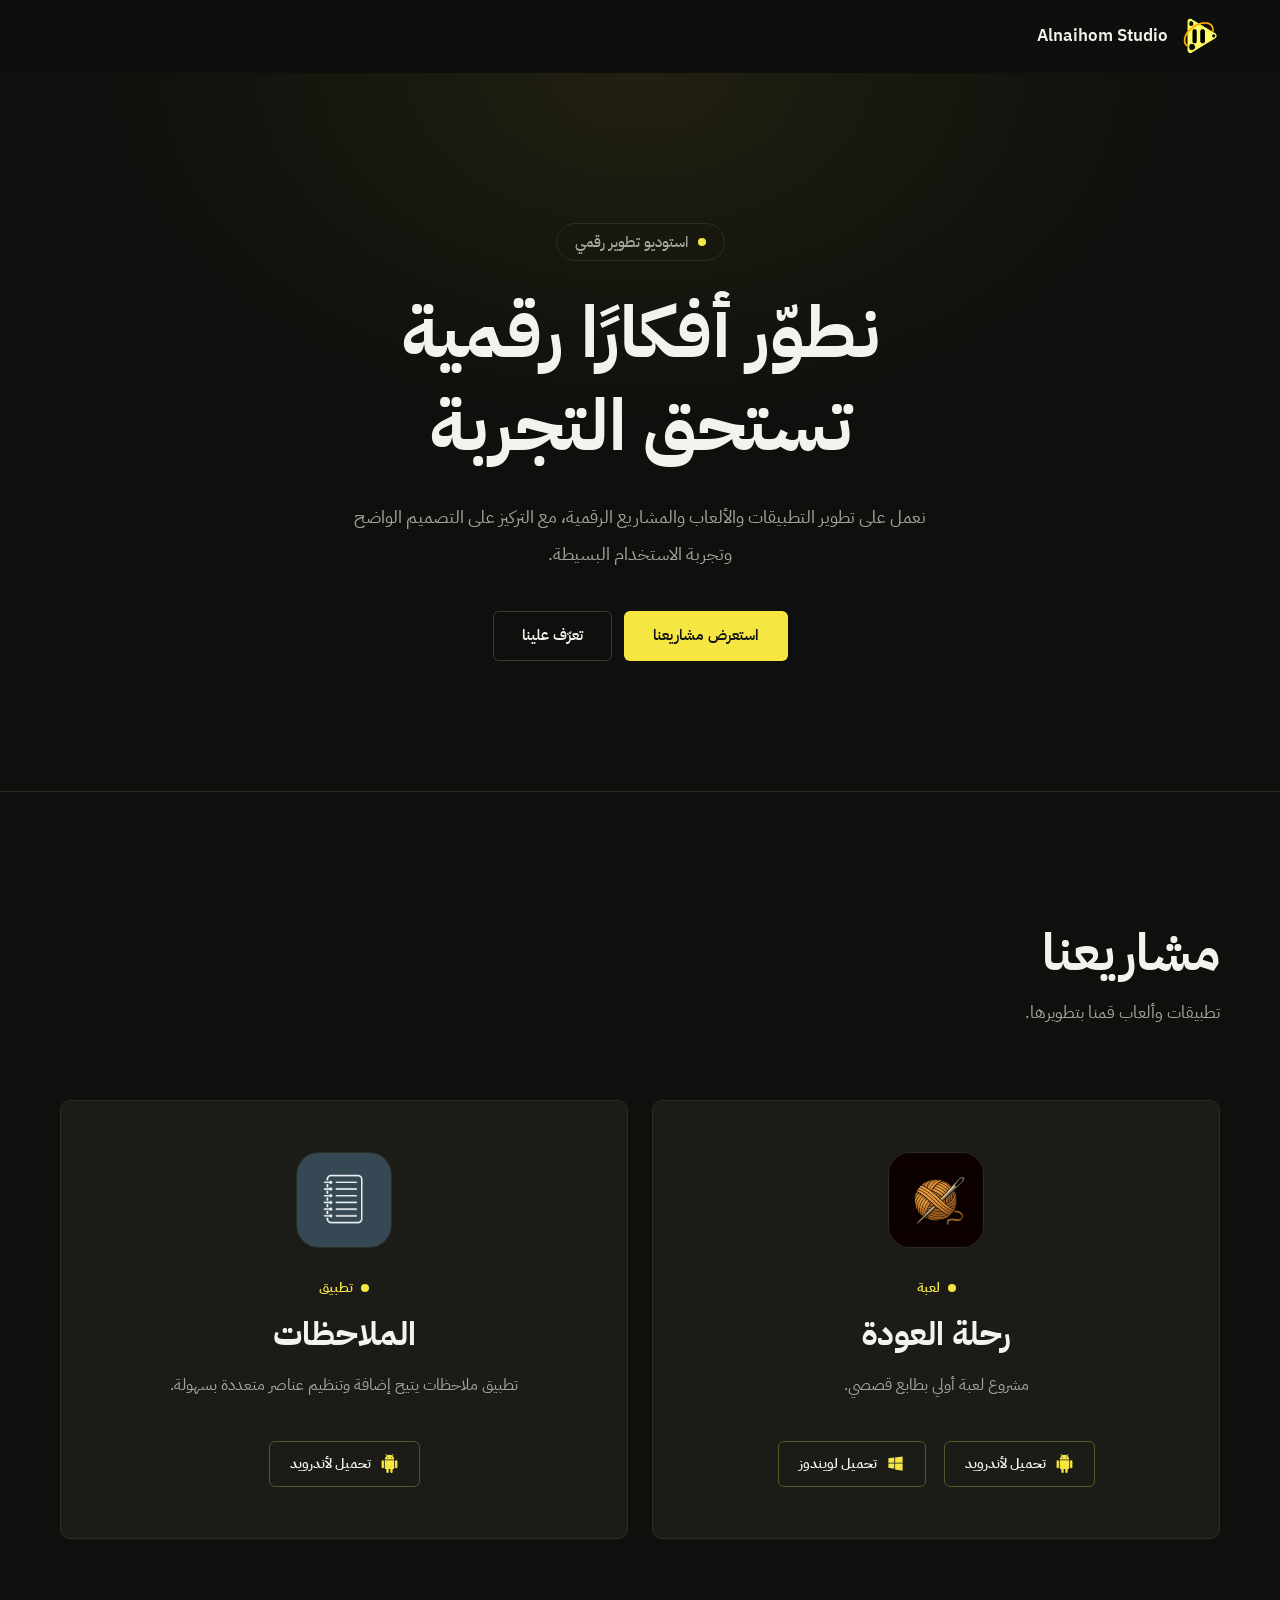
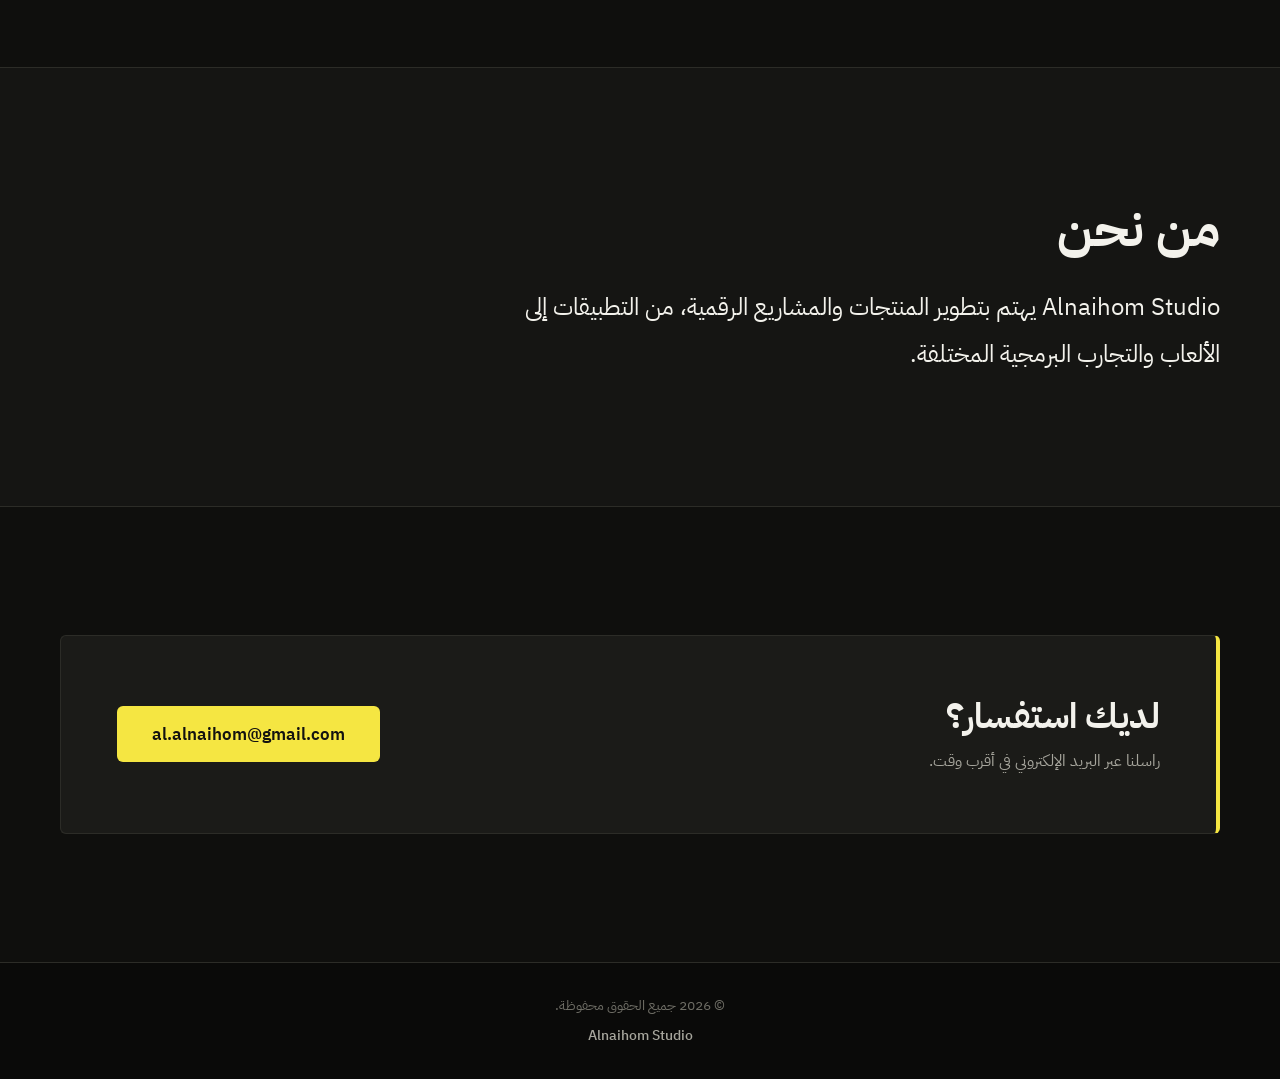
==== commit 380178dc: "Update index.html" ====
--- a/index.html
+++ b/index.html
@@ -5,44 +5,127 @@
     <meta name="viewport" content="width=device-width, initial-scale=1">
     <meta name="theme-color" content="#0f0f0d">
 
+    <!-- ===== SEO ===== -->
     <title>Alnaihom Studio | تطبيقات وألعاب ومشاريع رقمية</title>
 
     <meta
         name="description"
-        content="Alnaihom Studio - استوديو لتطوير التطبيقات والألعاب والمشاريع الرقمية بتصميم واضح وتجربة استخدام بسيطة."
-    >
-    <!-- المشاركة (واتساب / تلغرام / فيسبوك / تويتر) -->
+        content="Alnaihom Studio هو استوديو لتطوير التطبيقات والألعاب والمشاريع الرقمية، مع التركيز على التصميم الواضح وتجربة الاستخدام البسيطة."
+    >
+
+    <link
+        rel="canonical"
+        href="https://alnaihom.github.io/alnaihom-studio/"
+    >
+
+    <!-- ===== Open Graph ===== -->
     <meta property="og:type" content="website">
     <meta property="og:site_name" content="Alnaihom Studio">
-    <meta property="og:title" content="Alnaihom Studio">
-    <meta property="og:description" content="تطبيقات وألعاب ومشاريع رقمية.">
+    <meta
+        property="og:title"
+        content="Alnaihom Studio | تطبيقات وألعاب ومشاريع رقمية"
+    >
+    <meta
+        property="og:description"
+        content="تطبيقات وألعاب ومشاريع رقمية من Alnaihom Studio."
+    >
     <meta property="og:locale" content="ar_AR">
-    <meta property="og:url" content="https://alnaihom.github.io/alnaihom-studio/">
-    <meta property="og:image" content="https://alnaihom.github.io/alnaihom-studio/assets/shareinglogo.png">
-    <meta property="og:image:alt" content="شعار Alnaihom Studio">
-    <meta name="twitter:card" content="summary_large_image">
-    <meta name="twitter:image" content="https://alnaihom.github.io/alnaihom-studio/assets/shareinglogo.png">
-
-    <link rel="icon" type="image/png" href="assets/logo.png">
-    <link rel="apple-touch-icon" href="assets/logo.png">
-
-    <link rel="preconnect" href="https://fonts.googleapis.com">
-    <link rel="preconnect" href="https://fonts.gstatic.com" crossorigin>
+    <meta
+        property="og:url"
+        content="https://alnaihom.github.io/alnaihom-studio/"
+    >
+    <meta
+        property="og:image"
+        content="https://alnaihom.github.io/alnaihom-studio/assets/shareinglogo.png"
+    >
+    <meta
+        property="og:image:alt"
+        content="شعار Alnaihom Studio"
+    >
+
+    <!-- ===== Twitter / X ===== -->
+    <meta
+        name="twitter:card"
+        content="summary_large_image"
+    >
+    <meta
+        name="twitter:title"
+        content="Alnaihom Studio | تطبيقات وألعاب ومشاريع رقمية"
+    >
+    <meta
+        name="twitter:description"
+        content="تطبيقات وألعاب ومشاريع رقمية من Alnaihom Studio."
+    >
+    <meta
+        name="twitter:image"
+        content="https://alnaihom.github.io/alnaihom-studio/assets/shareinglogo.png"
+    >
+
+    <!-- ===== بيانات Alnaihom Studio لمحركات البحث ===== -->
+    <script type="application/ld+json">
+    {
+        "@context": "https://schema.org",
+        "@type": "Organization",
+        "name": "Alnaihom Studio",
+        "url": "https://alnaihom.github.io/alnaihom-studio/",
+        "logo": "https://alnaihom.github.io/alnaihom-studio/assets/logo.png",
+        "email": "al.alnaihom@gmail.com"
+    }
+    </script>
+
+    <!-- ===== الأيقونات ===== -->
+    <link
+        rel="icon"
+        type="image/png"
+        href="assets/logo.png"
+    >
+
+    <link
+        rel="apple-touch-icon"
+        href="assets/logo.png"
+    >
+
+    <!-- ===== الخط ===== -->
+    <link
+        rel="preconnect"
+        href="https://fonts.googleapis.com"
+    >
+
+    <link
+        rel="preconnect"
+        href="https://fonts.gstatic.com"
+        crossorigin
+    >
 
     <link
         href="https://fonts.googleapis.com/css2?family=IBM+Plex+Sans+Arabic:wght@300;400;500;600;700&display=swap"
         rel="stylesheet"
     >
 
-    <link rel="stylesheet" href="css/style.css">
+    <!-- ===== CSS ===== -->
+    <link
+        rel="stylesheet"
+        href="css/style.css"
+    >
 </head>
 
+
 <body>
 
-    <a class="skip-link" href="#main">تخطَّ إلى المحتوى</a>
+    <a
+        class="skip-link"
+        href="#main"
+    >
+        تخطَّ إلى المحتوى
+    </a>
+
 
     <!-- ===== الرأس ===== -->
-    <header class="site-header" id="top">
+    <header
+        class="site-header"
+        id="top"
+    >
+
         <div class="container header-inner">
 
             <a
@@ -50,28 +133,41 @@
                 class="brand"
                 aria-label="Alnaihom Studio - الرئيسية"
             >
-                <span class="brand-mark" aria-hidden="true">
+
+                <span
+                    class="brand-mark"
+                    aria-hidden="true"
+                >
+
                     <img
                         src="assets/logo.png"
                         alt=""
                         width="40"
                         height="40"
                     >
+
                 </span>
+
 
                 <span class="brand-name">
                     Alnaihom Studio
                 </span>
+
             </a>
 
         </div>
+
     </header>
 
 
     <main id="main">
 
         <!-- ===== الرئيسية ===== -->
-        <section class="hero" id="home">
+        <section
+            class="hero"
+            id="home"
+        >
+
             <div class="container hero-inner">
 
                 <div class="hero-text">
@@ -80,14 +176,17 @@
                         استوديو تطوير رقمي
                     </p>
 
+
                     <h1>
                         نطوّر أفكارًا رقمية تستحق التجربة
                     </h1>
+
 
                     <p class="hero-lead">
                         نعمل على تطوير التطبيقات والألعاب والمشاريع الرقمية،
                         مع التركيز على التصميم الواضح وتجربة الاستخدام البسيطة.
                     </p>
+
 
                     <div class="hero-actions">
 
@@ -98,6 +197,7 @@
                             استعرض مشاريعنا
                         </a>
 
+
                         <a
                             href="#about"
                             class="btn btn-ghost"
@@ -110,11 +210,16 @@
                 </div>
 
             </div>
+
         </section>
 
 
         <!-- ===== المشاريع ===== -->
-        <section class="section" id="projects">
+        <section
+            class="section"
+            id="projects"
+        >
+
             <div class="container">
 
                 <header class="section-head">
@@ -142,7 +247,7 @@
 
                             <img
                                 src="assets/return.png"
-                                alt="شعار رحلة العودة"
+                                alt="شعار لعبة رحلة العودة"
                                 width="96"
                                 height="96"
                             >
@@ -156,9 +261,11 @@
                                 لعبة
                             </span>
 
+
                             <h3>
                                 رحلة العودة
                             </h3>
+
 
                             <p>
                                 مشروع لعبة أولي بطابع قصصي.
@@ -179,8 +286,11 @@
                                         height="19"
                                         aria-hidden="true"
                                     >
+
                                         <path d="M6 18c0 .55.45 1 1 1h1v3.5a1.5 1.5 0 0 0 3 0V19h2v3.5a1.5 1.5 0 0 0 3 0V19h1c.55 0 1-.45 1-1V8H6v10zM3.5 8A1.5 1.5 0 0 0 2 9.5v7a1.5 1.5 0 0 0 3 0v-7A1.5 1.5 0 0 0 3.5 8zm17 0A1.5 1.5 0 0 0 19 9.5v7a1.5 1.5 0 0 0 3 0v-7A1.5 1.5 0 0 0 20.5 8zm-4.97-5.84 1.3-1.3a.5.5 0 0 0-.7-.7l-1.48 1.48A5.97 5.97 0 0 0 12 1c-.96 0-1.86.23-2.66.63L7.85.15a.5.5 0 0 0-.7.7l1.31 1.31A5.97 5.97 0 0 0 6 7h12c0-1.99-.97-3.75-2.47-4.84zM10 5H9V4h1v1zm5 0h-1V4h1v1z"/>
+
                                     </svg>
+
 
                                     <span>
                                         تحميل لأندرويد
@@ -201,8 +311,11 @@
                                         height="19"
                                         aria-hidden="true"
                                     >
+
                                         <path d="M3 5.5 10.5 4.4v6.6H3V5.5zM11.5 4.3 21 3v8h-9.5V4.3zM3 12h7.5v6.6L3 17.5V12zM11.5 12H21v9l-9.5-1.3V12z"/>
+
                                     </svg>
+
 
                                     <span>
                                         تحميل لويندوز
@@ -227,7 +340,7 @@
 
                             <img
                                 src="assets/note.png"
-                                alt="شعار الملاحظات"
+                                alt="شعار تطبيق الملاحظات"
                                 width="96"
                                 height="96"
                             >
@@ -241,12 +354,14 @@
                                 تطبيق
                             </span>
 
+
                             <h3>
                                 الملاحظات
                             </h3>
 
+
                             <p>
-                               تطبيق ملاحظات يتيح إضافة وتنظيم عناصر متعددة بسهولة
+                                تطبيق ملاحظات يتيح إضافة وتنظيم عناصر متعددة بسهولة.
                             </p>
 
 
@@ -264,8 +379,11 @@
                                         height="19"
                                         aria-hidden="true"
                                     >
+
                                         <path d="M6 18c0 .55.45 1 1 1h1v3.5a1.5 1.5 0 0 0 3 0V19h2v3.5a1.5 1.5 0 0 0 3 0V19h1c.55 0 1-.45 1-1V8H6v10zM3.5 8A1.5 1.5 0 0 0 2 9.5v7a1.5 1.5 0 0 0 3 0v-7A1.5 1.5 0 0 0 3.5 8zm17 0A1.5 1.5 0 0 0 19 9.5v7a1.5 1.5 0 0 0 3 0v-7A1.5 1.5 0 0 0 20.5 8zm-4.97-5.84 1.3-1.3a.5.5 0 0 0-.7-.7l-1.48 1.48A5.97 5.97 0 0 0 12 1c-.96 0-1.86.23-2.66.63L7.85.15a.5.5 0 0 0-.7.7l1.31 1.31A5.97 5.97 0 0 0 6 7h12c0-1.99-.97-3.75-2.47-4.84zM10 5H9V4h1v1zm5 0h-1V4h1v1z"/>
+
                                     </svg>
+
 
                                     <span>
                                         تحميل لأندرويد
@@ -282,6 +400,7 @@
                 </div>
 
             </div>
+
         </section>
 
 
@@ -299,6 +418,7 @@
                         من نحن
                     </h2>
 
+
                     <p class="about-lead">
                         Alnaihom Studio يهتم بتطوير المنتجات والمشاريع الرقمية،
                         من التطبيقات إلى الألعاب والتجارب البرمجية المختلفة.
@@ -327,6 +447,7 @@
                             لديك استفسار؟
                         </h2>
 
+
                         <p>
                             راسلنا عبر البريد الإلكتروني في أقرب وقت.
                         </p>
@@ -378,8 +499,8 @@
     </footer>
 
 
-    <!-- JavaScript خارجي -->
+    <!-- ===== JavaScript ===== -->
     <script src="js/main.js"></script>
 
 </body>
-</html>
+    </html>
